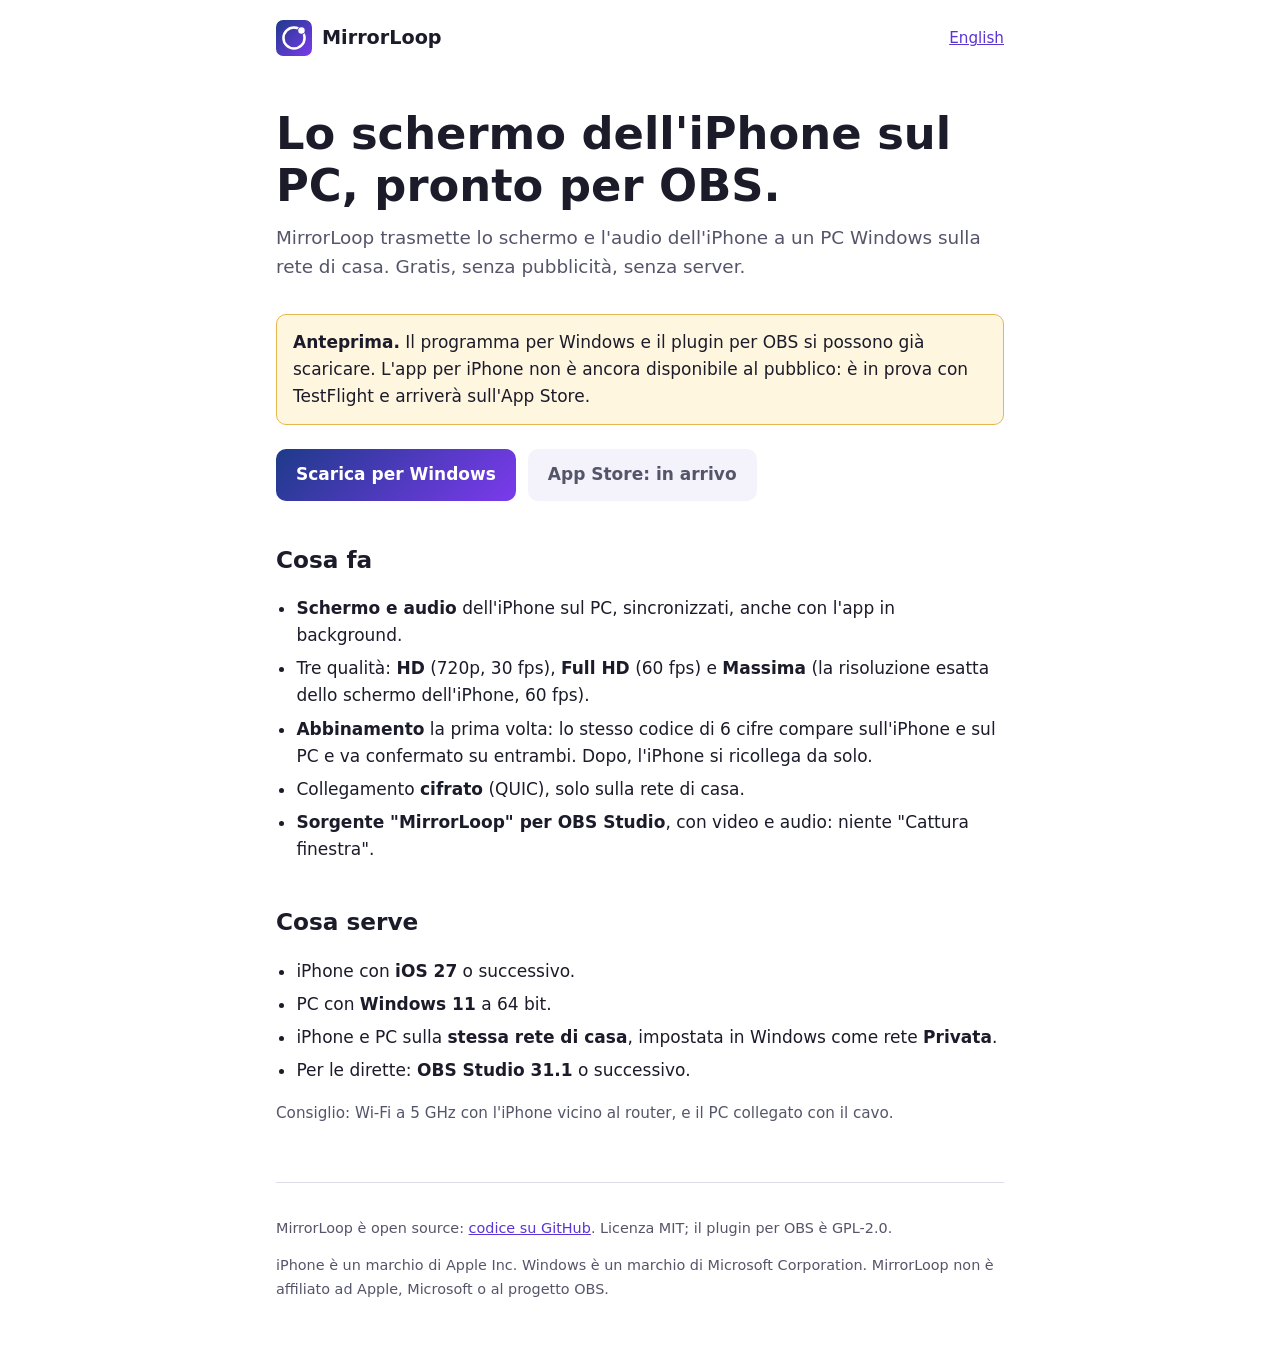
==== sito/it/index.html @ 42ad1b85 "Sito: prima pagina in inglese e italiano, pubblicata su GitHub Pages" ====
<!doctype html>
<html lang="it">
<head>
  <meta charset="utf-8">
  <meta name="viewport" content="width=device-width, initial-scale=1">
  <title>MirrorLoop</title>
  <meta name="description" content="App gratuita e senza pubblicità che trasmette schermo e audio dell'iPhone a un PC Windows sulla rete di casa, con una sorgente per OBS Studio.">
  <link rel="icon" href="../icona.svg" type="image/svg+xml">
  <link rel="alternate" hreflang="en" href="https://andreitelea.github.io/mirrorloop/">
  <link rel="alternate" hreflang="it" href="https://andreitelea.github.io/mirrorloop/it/">
  <link rel="stylesheet" href="../stile.css">
</head>
<body>
  <div class="pagina">
    <header class="testata">
      <a class="marchio" href="./"><img src="../icona.svg" alt="">MirrorLoop</a>
      <nav class="lingue"><a href="../" hreflang="en" lang="en">English</a></nav>
    </header>

    <main>
      <section class="apertura">
        <h1>Lo schermo dell'iPhone sul PC, pronto per OBS.</h1>
        <p class="sottotitolo">MirrorLoop trasmette lo schermo e l'audio dell'iPhone a un PC Windows sulla rete di casa. Gratis, senza pubblicità, senza server.</p>
      </section>

      <p class="avviso"><strong>Anteprima.</strong> Il programma per Windows e il plugin per OBS si possono già scaricare. L'app per iPhone non è ancora disponibile al pubblico: è in prova con TestFlight e arriverà sull'App Store.</p>

      <div class="pulsanti">
        <a class="pulsante" href="https://github.com/andreitelea/mirrorloop/releases">Scarica per Windows</a>
        <span class="pulsante spento">App Store: in arrivo</span>
      </div>

      <h2>Cosa fa</h2>
      <ul>
        <li><strong>Schermo e audio</strong> dell'iPhone sul PC, sincronizzati, anche con l'app in background.</li>
        <li>Tre qualità: <strong>HD</strong> (720p, 30 fps), <strong>Full HD</strong> (60 fps) e <strong>Massima</strong> (la risoluzione esatta dello schermo dell'iPhone, 60 fps).</li>
        <li><strong>Abbinamento</strong> la prima volta: lo stesso codice di 6 cifre compare sull'iPhone e sul PC e va confermato su entrambi. Dopo, l'iPhone si ricollega da solo.</li>
        <li>Collegamento <strong>cifrato</strong> (QUIC), solo sulla rete di casa.</li>
        <li><strong>Sorgente "MirrorLoop" per OBS Studio</strong>, con video e audio: niente "Cattura finestra".</li>
      </ul>

      <h2>Cosa serve</h2>
      <ul>
        <li>iPhone con <strong>iOS 27</strong> o successivo.</li>
        <li>PC con <strong>Windows 11</strong> a 64 bit.</li>
        <li>iPhone e PC sulla <strong>stessa rete di casa</strong>, impostata in Windows come rete <strong>Privata</strong>.</li>
        <li>Per le dirette: <strong>OBS Studio 31.1</strong> o successivo.</li>
      </ul>
      <p class="nota">Consiglio: Wi-Fi a 5 GHz con l'iPhone vicino al router, e il PC collegato con il cavo.</p>
    </main>

    <footer class="piede">
      <p>MirrorLoop è open source: <a href="https://github.com/andreitelea/mirrorloop">codice su GitHub</a>. Licenza MIT; il plugin per OBS è GPL-2.0.</p>
      <p>iPhone è un marchio di Apple Inc. Windows è un marchio di Microsoft Corporation. MirrorLoop non è affiliato ad Apple, Microsoft o al progetto OBS.</p>
    </footer>
  </div>
</body>
</html>
---- sito/stile.css ----
/* Colori presi dall'icona (blu #1E3A8A → viola #7C3AED); tema chiaro e scuro secondo il sistema. */
:root {
  --fondo: #ffffff;
  --fondo-riquadro: #f4f3fb;
  --testo: #1b1b2a;
  --testo-tenue: #55556a;
  --bordo: #dddbe8;
  --accento: #5b34d6;
  --accento-testo: #ffffff;
  --avviso: #fff6e0;
  --avviso-bordo: #e8b64c;
  --sfumatura: linear-gradient(135deg, #1e3a8a, #7c3aed);
  color-scheme: light dark;
}

@media (prefers-color-scheme: dark) {
  :root {
    --fondo: #12121c;
    --fondo-riquadro: #1d1c2b;
    --testo: #ececf4;
    --testo-tenue: #a6a5bb;
    --bordo: #33324a;
    --accento: #a58bff;
    --accento-testo: #12121c;
    --avviso: #2d2615;
    --avviso-bordo: #8a6a22;
  }
}

* { box-sizing: border-box; }

body {
  margin: 0;
  background: var(--fondo);
  color: var(--testo);
  font: 17px/1.6 system-ui, -apple-system, "Segoe UI", Roboto, sans-serif;
}

.pagina {
  max-width: 760px;
  margin: 0 auto;
  padding: 0 16px;
}

a { color: var(--accento); }

header.testata {
  display: flex;
  align-items: center;
  justify-content: space-between;
  gap: 12px;
  padding: 20px 0;
}

.marchio {
  display: flex;
  align-items: center;
  gap: 10px;
  color: var(--testo);
  font-weight: 700;
  font-size: 1.2rem;
  text-decoration: none;
}

.marchio img { width: 36px; height: 36px; }

nav.lingue a { font-size: 0.95rem; }

.apertura { padding: 32px 0 8px; }

.apertura h1 {
  margin: 0 0 12px;
  font-size: clamp(1.9rem, 6vw, 2.8rem);
  line-height: 1.15;
}

.apertura p.sottotitolo {
  margin: 0;
  color: var(--testo-tenue);
  font-size: 1.15rem;
}

.avviso {
  margin: 24px 0;
  padding: 14px 16px;
  border: 1px solid var(--avviso-bordo);
  border-radius: 10px;
  background: var(--avviso);
}

.pulsanti {
  display: flex;
  flex-wrap: wrap;
  gap: 12px;
  margin: 20px 0;
}

.pulsante {
  display: inline-block;
  padding: 12px 20px;
  border-radius: 10px;
  background: var(--sfumatura);
  color: #fff;
  font-weight: 600;
  text-decoration: none;
}

.pulsante.secondario {
  background: none;
  border: 1px solid var(--bordo);
  color: var(--testo);
}

.pulsante.spento {
  background: var(--fondo-riquadro);
  color: var(--testo-tenue);
  cursor: default;
}

h2 { margin: 40px 0 12px; font-size: 1.45rem; }

ul { padding-left: 1.2em; }
li { margin: 6px 0; }

.nota { color: var(--testo-tenue); font-size: 0.95rem; }

footer.piede {
  margin: 56px 0 0;
  padding: 20px 0 32px;
  border-top: 1px solid var(--bordo);
  color: var(--testo-tenue);
  font-size: 0.9rem;
}
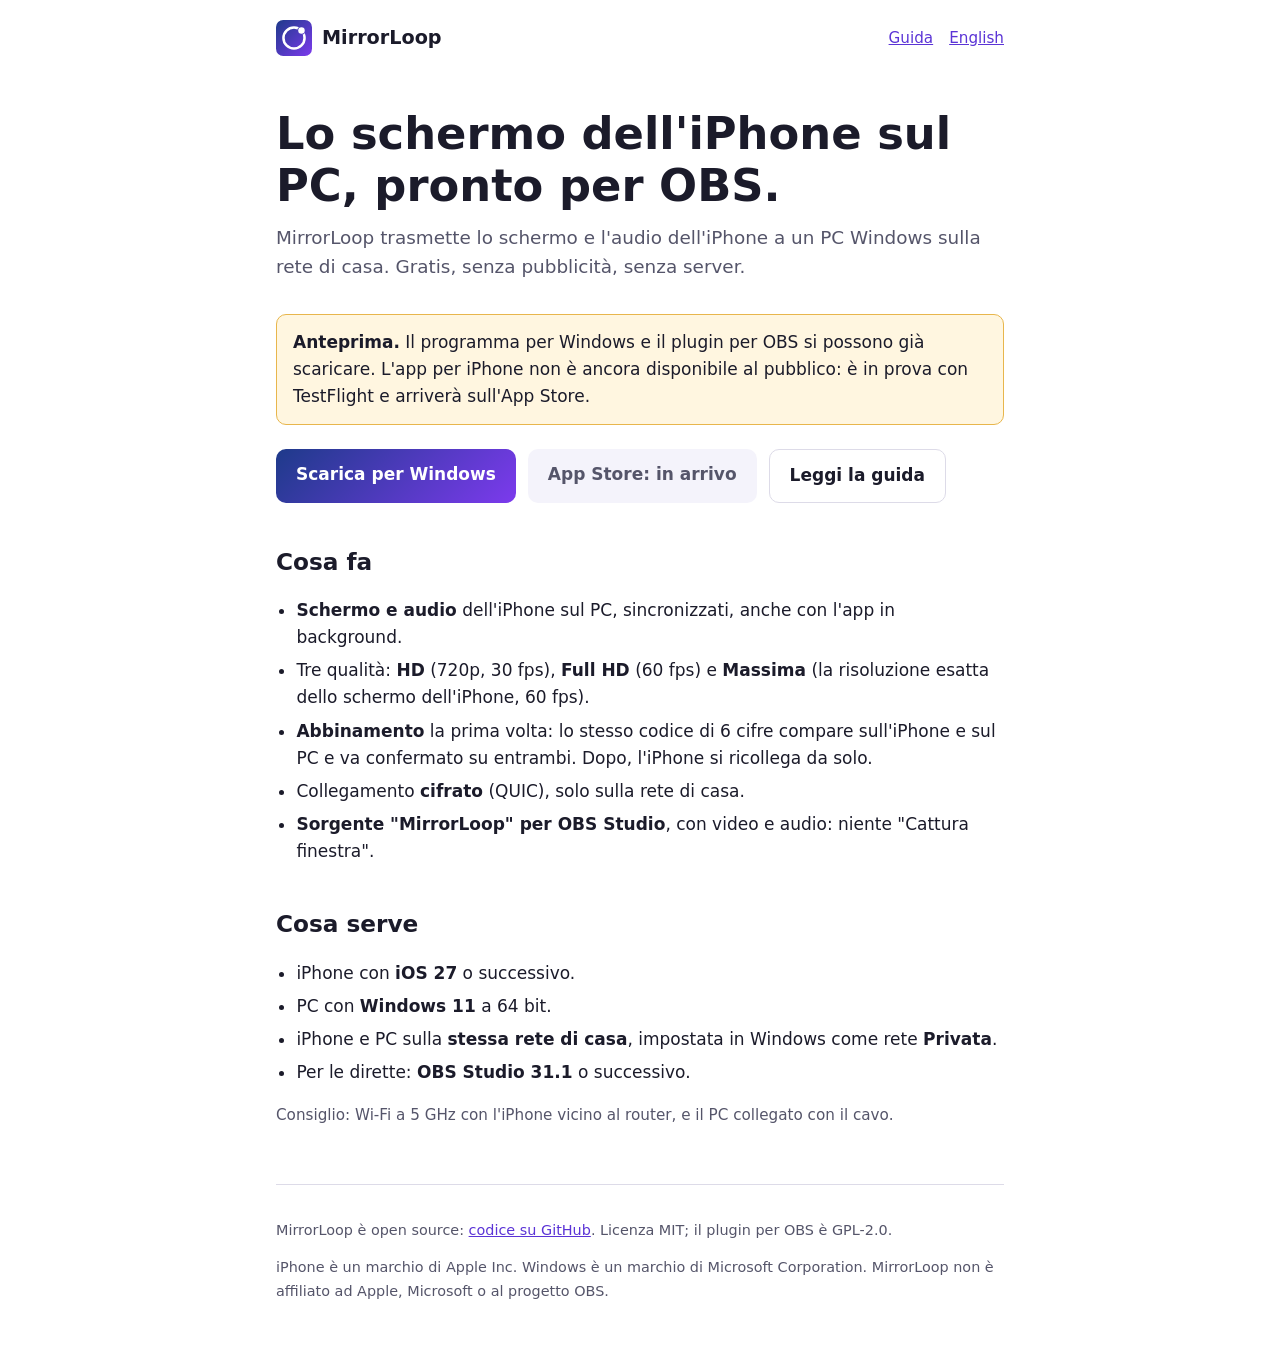
==== commit df6eb28d: "Sito: guida passo passo in inglese e italiano" ====
--- a/sito/it/index.html
+++ b/sito/it/index.html
@@ -14,7 +14,10 @@
   <div class="pagina">
     <header class="testata">
       <a class="marchio" href="./"><img src="../icona.svg" alt="">MirrorLoop</a>
-      <nav class="lingue"><a href="../" hreflang="en" lang="en">English</a></nav>
+      <nav class="menu">
+        <a href="guida.html">Guida</a>
+        <a href="../" hreflang="en" lang="en">English</a>
+      </nav>
     </header>
 
     <main>
@@ -28,6 +31,7 @@
       <div class="pulsanti">
         <a class="pulsante" href="https://github.com/andreitelea/mirrorloop/releases">Scarica per Windows</a>
         <span class="pulsante spento">App Store: in arrivo</span>
+        <a class="pulsante secondario" href="guida.html">Leggi la guida</a>
       </div>
 
       <h2>Cosa fa</h2>
--- a/sito/stile.css
+++ b/sito/stile.css
@@ -64,21 +64,74 @@
 
 .marchio img { width: 36px; height: 36px; }
 
-nav.lingue a { font-size: 0.95rem; }
+nav.menu { display: flex; gap: 16px; font-size: 0.95rem; }
+nav.menu a[aria-current="page"] { color: var(--testo); font-weight: 600; text-decoration: none; }
 
 .apertura { padding: 32px 0 8px; }
 
-.apertura h1 {
-  margin: 0 0 12px;
+h1 {
+  margin: 32px 0 12px;
   font-size: clamp(1.9rem, 6vw, 2.8rem);
   line-height: 1.15;
 }
 
-.apertura p.sottotitolo {
+.apertura h1 { margin-top: 0; }
+
+.sottotitolo {
   margin: 0;
   color: var(--testo-tenue);
   font-size: 1.15rem;
 }
+
+/* Indice della guida. */
+nav.indice {
+  margin: 24px 0;
+  padding: 12px 20px;
+  border-radius: 10px;
+  background: var(--fondo-riquadro);
+}
+
+nav.indice ol { margin: 0; padding-left: 1.4em; }
+nav.indice li { margin: 4px 0; }
+
+/* Le ancore non finiscono attaccate al bordo della finestra. */
+h2[id] { scroll-margin-top: 16px; }
+
+/* Tabelle strette: sul telefono scorrono dentro il loro riquadro, non la pagina. */
+table {
+  display: block;
+  max-width: 100%;
+  overflow-x: auto;
+  border-collapse: collapse;
+  margin: 12px 0;
+  font-size: 0.95rem;
+}
+
+th, td {
+  padding: 8px 12px;
+  border-bottom: 1px solid var(--bordo);
+  text-align: left;
+  vertical-align: top;
+}
+
+th { color: var(--testo-tenue); font-weight: 600; }
+
+td:first-child { white-space: nowrap; }
+
+kbd, code {
+  font-family: ui-monospace, "Cascadia Mono", Consolas, monospace;
+  font-size: 0.88em;
+}
+
+kbd {
+  padding: 1px 6px;
+  border: 1px solid var(--bordo);
+  border-bottom-width: 2px;
+  border-radius: 5px;
+  background: var(--fondo-riquadro);
+}
+
+code { overflow-wrap: anywhere; }
 
 .avviso {
   margin: 24px 0;
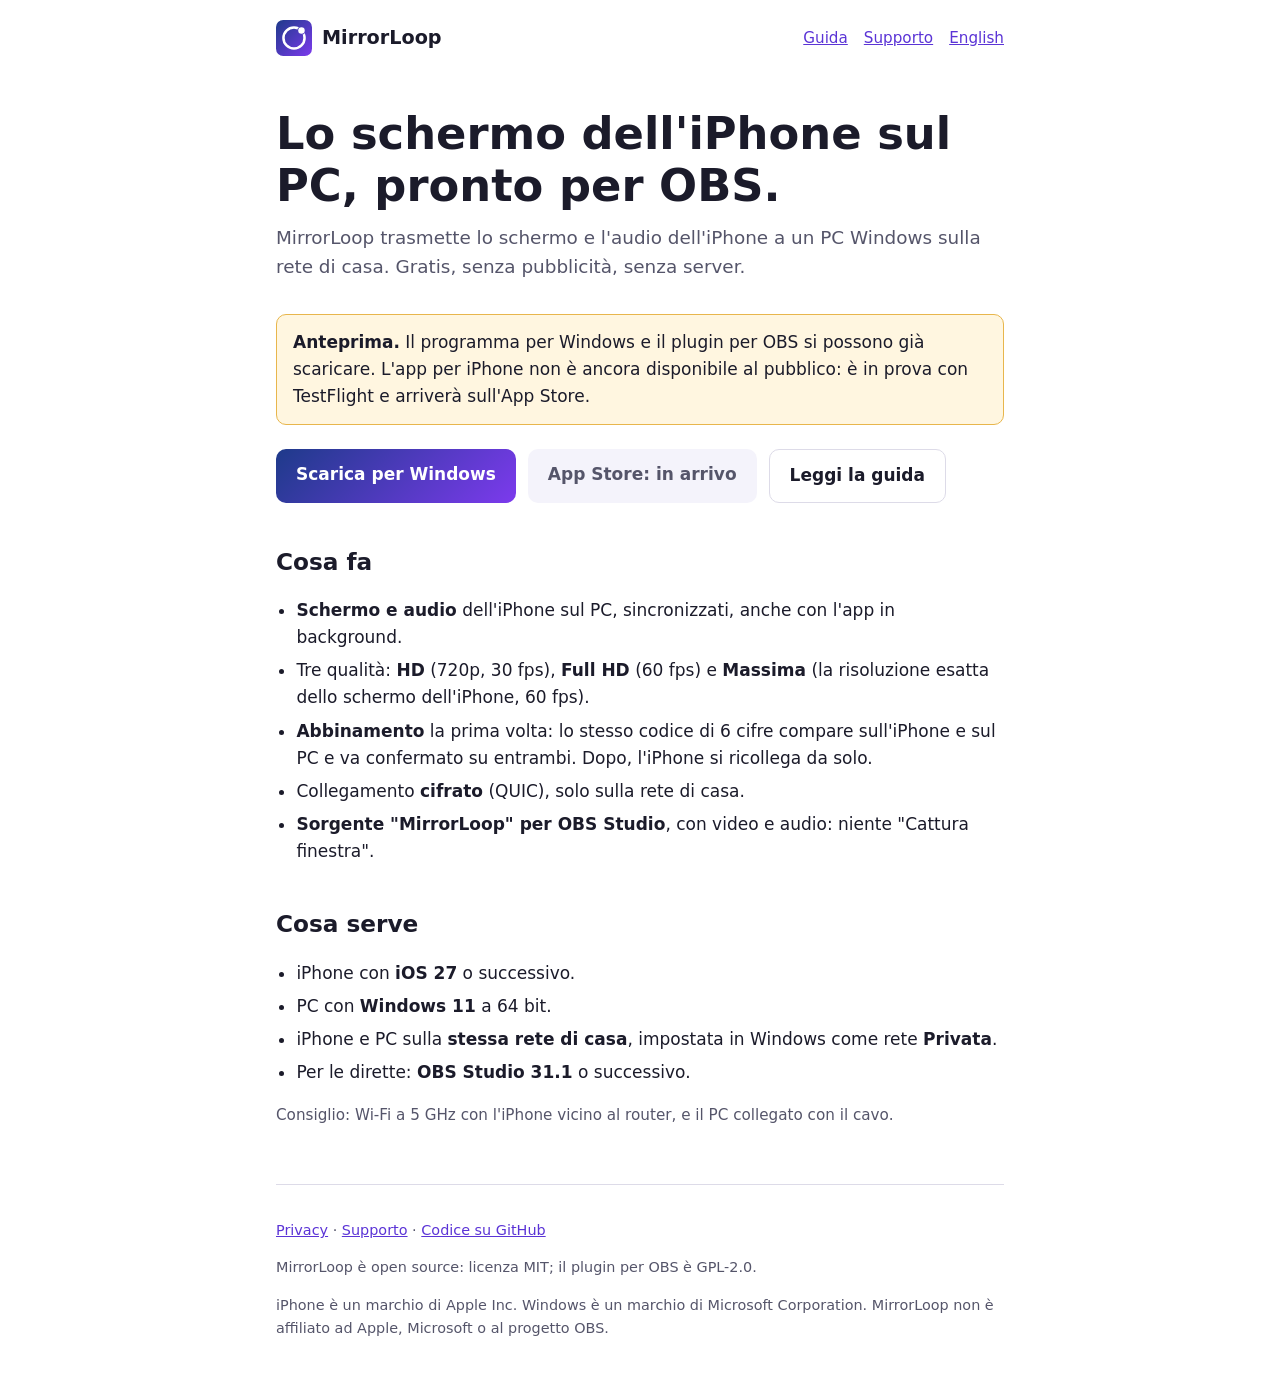
==== commit 6f43f0a1: "Sito: informativa sulla privacy, supporto e nome giusto del monitoraggio di OBS 32" ====
--- a/sito/it/index.html
+++ b/sito/it/index.html
@@ -16,6 +16,7 @@
       <a class="marchio" href="./"><img src="../icona.svg" alt="">MirrorLoop</a>
       <nav class="menu">
         <a href="guida.html">Guida</a>
+        <a href="supporto.html">Supporto</a>
         <a href="../" hreflang="en" lang="en">English</a>
       </nav>
     </header>
@@ -54,7 +55,8 @@
     </main>
 
     <footer class="piede">
-      <p>MirrorLoop è open source: <a href="https://github.com/andreitelea/mirrorloop">codice su GitHub</a>. Licenza MIT; il plugin per OBS è GPL-2.0.</p>
+      <p><a href="privacy.html">Privacy</a> · <a href="supporto.html">Supporto</a> · <a href="https://github.com/andreitelea/mirrorloop">Codice su GitHub</a></p>
+      <p>MirrorLoop è open source: licenza MIT; il plugin per OBS è GPL-2.0.</p>
       <p>iPhone è un marchio di Apple Inc. Windows è un marchio di Microsoft Corporation. MirrorLoop non è affiliato ad Apple, Microsoft o al progetto OBS.</p>
     </footer>
   </div>
--- a/sito/stile.css
+++ b/sito/stile.css
@@ -184,3 +184,6 @@
   color: var(--testo-tenue);
   font-size: 0.9rem;
 }
+
+h3 { margin: 28px 0 8px; font-size: 1.1rem; }
+h3[id] { scroll-margin-top: 16px; }
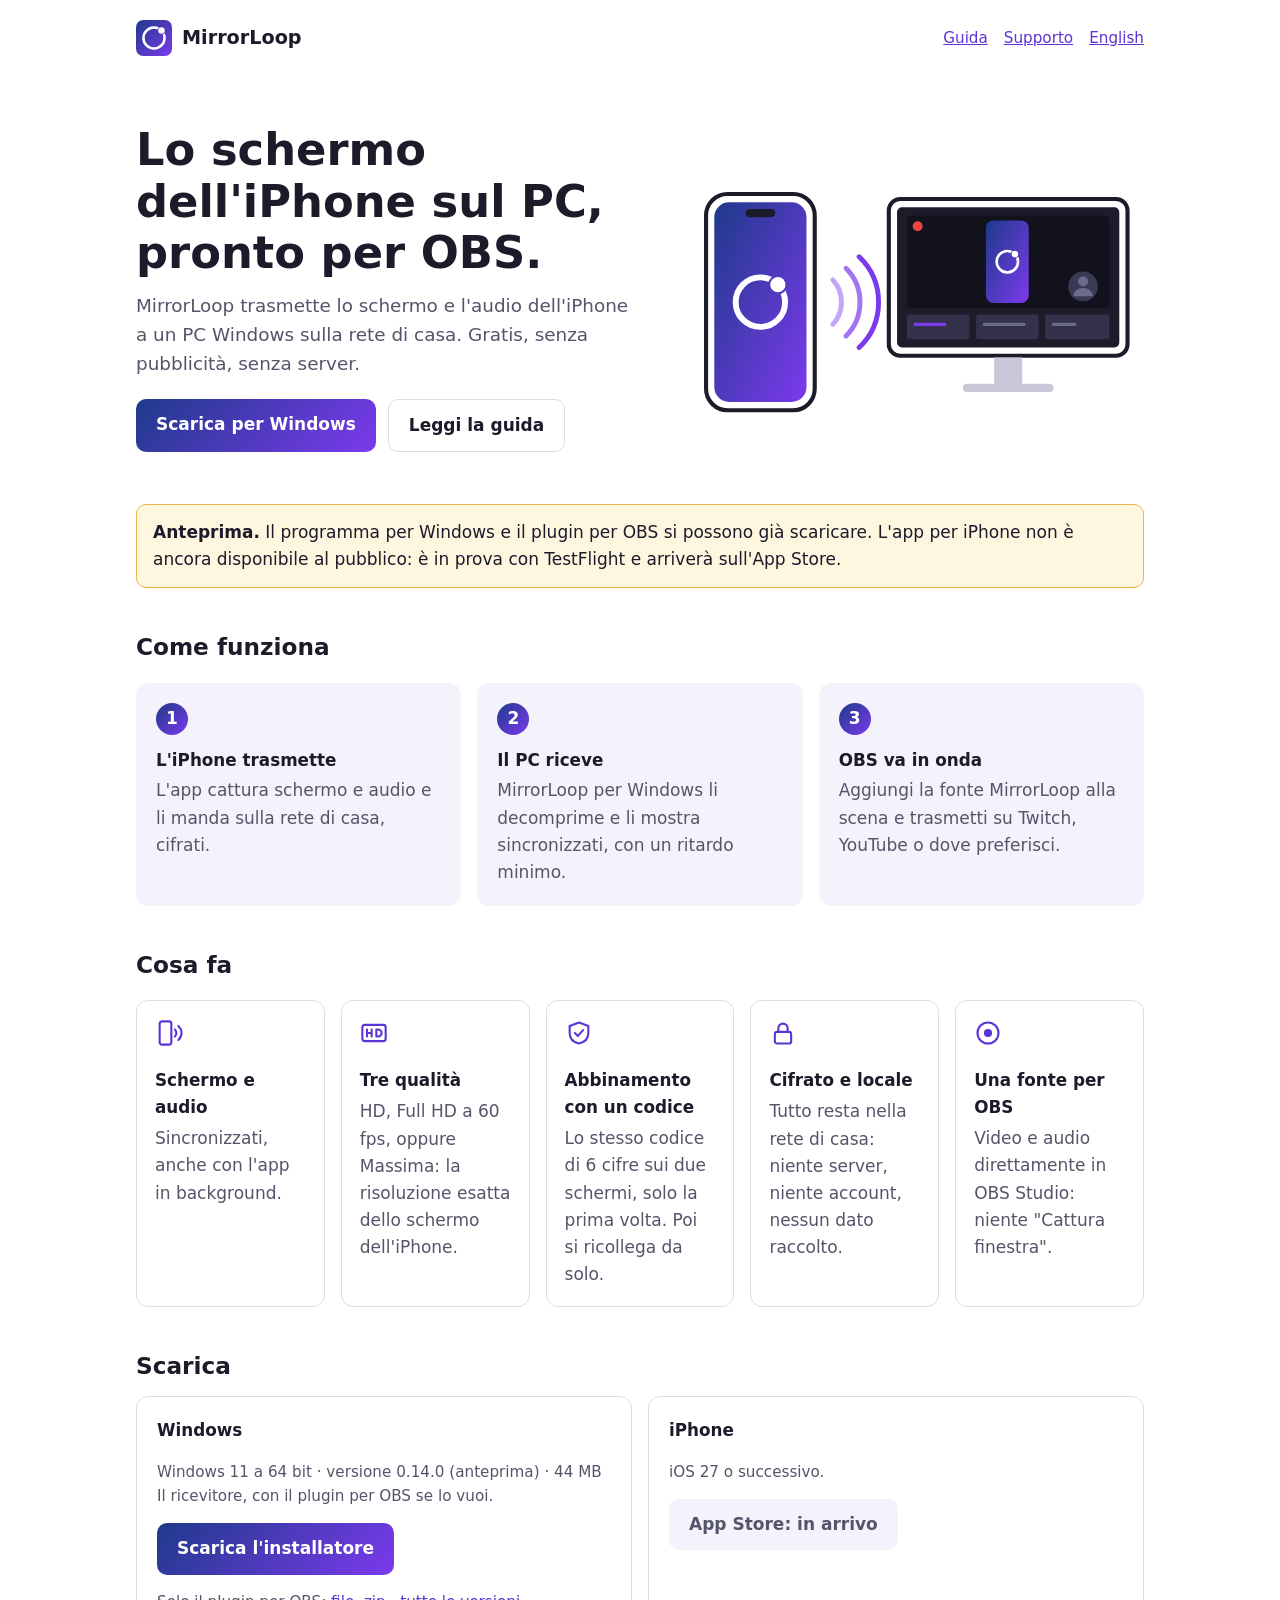
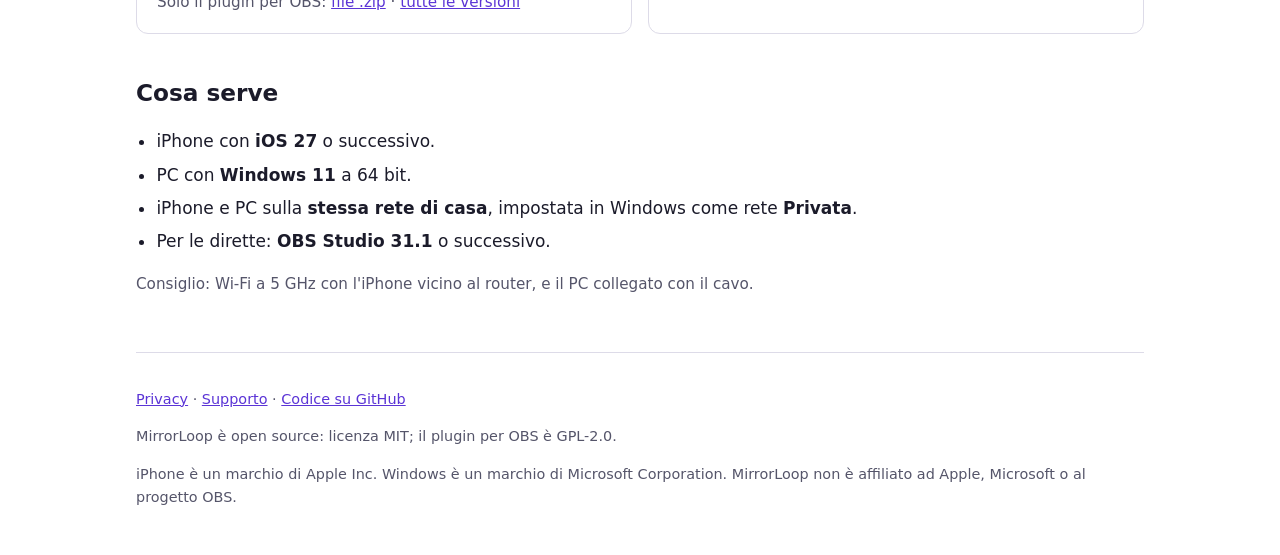
==== commit 5819016a: "Sito: nuovo aspetto, anteprima dei link, icona per la Home e pagina non trovata" ====
--- a/sito/it/index.html
+++ b/sito/it/index.html
@@ -5,13 +5,26 @@
   <meta name="viewport" content="width=device-width, initial-scale=1">
   <title>MirrorLoop</title>
   <meta name="description" content="App gratuita e senza pubblicità che trasmette schermo e audio dell'iPhone a un PC Windows sulla rete di casa, con una sorgente per OBS Studio.">
+  <link rel="canonical" href="https://andreitelea.github.io/mirrorloop/it/">
+  <link rel="apple-touch-icon" href="../apple-touch-icon.png">
+  <meta property="og:type" content="website">
+  <meta property="og:site_name" content="MirrorLoop">
+  <meta property="og:title" content="MirrorLoop">
+  <meta property="og:description" content="App gratuita e senza pubblicità che trasmette schermo e audio dell'iPhone a un PC Windows sulla rete di casa, con una sorgente per OBS Studio.">
+  <meta property="og:url" content="https://andreitelea.github.io/mirrorloop/it/">
+  <meta property="og:image" content="https://andreitelea.github.io/mirrorloop/anteprima-it.png">
+  <meta property="og:image:width" content="1200">
+  <meta property="og:image:height" content="630">
+  <meta property="og:image:alt" content="MirrorLoop: lo schermo dell&#x27;iPhone sul PC, pronto per OBS">
+  <meta property="og:locale" content="it_IT">
+  <meta name="twitter:card" content="summary_large_image">
   <link rel="icon" href="../icona.svg" type="image/svg+xml">
   <link rel="alternate" hreflang="en" href="https://andreitelea.github.io/mirrorloop/">
   <link rel="alternate" hreflang="it" href="https://andreitelea.github.io/mirrorloop/it/">
   <link rel="stylesheet" href="../stile.css">
 </head>
 <body>
-  <div class="pagina">
+  <div class="pagina larga">
     <header class="testata">
       <a class="marchio" href="./"><img src="../icona.svg" alt="">MirrorLoop</a>
       <nav class="menu">
@@ -23,26 +36,82 @@
 
     <main>
       <section class="apertura">
-        <h1>Lo schermo dell'iPhone sul PC, pronto per OBS.</h1>
-        <p class="sottotitolo">MirrorLoop trasmette lo schermo e l'audio dell'iPhone a un PC Windows sulla rete di casa. Gratis, senza pubblicità, senza server.</p>
+        <div>
+          <h1>Lo schermo dell'iPhone sul PC, pronto per OBS.</h1>
+          <p class="sottotitolo">MirrorLoop trasmette lo schermo e l'audio dell'iPhone a un PC Windows sulla rete di casa. Gratis, senza pubblicità, senza server.</p>
+          <div class="pulsanti">
+            <a class="pulsante" href="#scarica">Scarica per Windows</a>
+            <a class="pulsante secondario" href="guida.html">Leggi la guida</a>
+          </div>
+        </div>
+        <img class="illustrazione" src="../illustrazione.svg" alt="Un iPhone che manda il suo schermo a un PC con OBS Studio">
       </section>
 
       <p class="avviso"><strong>Anteprima.</strong> Il programma per Windows e il plugin per OBS si possono già scaricare. L'app per iPhone non è ancora disponibile al pubblico: è in prova con TestFlight e arriverà sull'App Store.</p>
 
-      <div class="pulsanti">
-        <a class="pulsante" href="https://github.com/andreitelea/mirrorloop/releases">Scarica per Windows</a>
-        <span class="pulsante spento">App Store: in arrivo</span>
-        <a class="pulsante secondario" href="guida.html">Leggi la guida</a>
-      </div>
+      <h2>Come funziona</h2>
+      <ol class="passi">
+        <li>
+          <h3>L'iPhone trasmette</h3>
+          <p>L'app cattura schermo e audio e li manda sulla rete di casa, cifrati.</p>
+        </li>
+        <li>
+          <h3>Il PC riceve</h3>
+          <p>MirrorLoop per Windows li decomprime e li mostra sincronizzati, con un ritardo minimo.</p>
+        </li>
+        <li>
+          <h3>OBS va in onda</h3>
+          <p>Aggiungi la fonte MirrorLoop alla scena e trasmetti su Twitch, YouTube o dove preferisci.</p>
+        </li>
+      </ol>
 
       <h2>Cosa fa</h2>
-      <ul>
-        <li><strong>Schermo e audio</strong> dell'iPhone sul PC, sincronizzati, anche con l'app in background.</li>
-        <li>Tre qualità: <strong>HD</strong> (720p, 30 fps), <strong>Full HD</strong> (60 fps) e <strong>Massima</strong> (la risoluzione esatta dello schermo dell'iPhone, 60 fps).</li>
-        <li><strong>Abbinamento</strong> la prima volta: lo stesso codice di 6 cifre compare sull'iPhone e sul PC e va confermato su entrambi. Dopo, l'iPhone si ricollega da solo.</li>
-        <li>Collegamento <strong>cifrato</strong> (QUIC), solo sulla rete di casa.</li>
-        <li><strong>Sorgente "MirrorLoop" per OBS Studio</strong>, con video e audio: niente "Cattura finestra".</li>
+      <ul class="schede">
+        <li>
+          <svg viewBox="0 0 24 24" aria-hidden="true"><rect x="4" y="2" width="10" height="20" rx="2"/><path d="M17 9a4 4 0 0 1 0 6M20 6a8 8 0 0 1 0 12"/></svg>
+          <h3>Schermo e audio</h3>
+          <p>Sincronizzati, anche con l'app in background.</p>
+        </li>
+        <li>
+          <svg viewBox="0 0 24 24" aria-hidden="true"><rect x="2" y="5" width="20" height="14" rx="2"/><path d="M6 9v6M10 9v6M6 12h4M14 9v6h1.5a3 3 0 0 0 0-6z"/></svg>
+          <h3>Tre qualità</h3>
+          <p>HD, Full HD a 60 fps, oppure Massima: la risoluzione esatta dello schermo dell'iPhone.</p>
+        </li>
+        <li>
+          <svg viewBox="0 0 24 24" aria-hidden="true"><path d="M12 3l8 3v6c0 5-3.5 8-8 9-4.5-1-8-4-8-9V6z"/><path d="M8.5 12l2.5 2.5 4.5-5"/></svg>
+          <h3>Abbinamento con un codice</h3>
+          <p>Lo stesso codice di 6 cifre sui due schermi, solo la prima volta. Poi si ricollega da solo.</p>
+        </li>
+        <li>
+          <svg viewBox="0 0 24 24" aria-hidden="true"><rect x="5" y="11" width="14" height="10" rx="2"/><path d="M8 11V8a4 4 0 0 1 8 0v3"/></svg>
+          <h3>Cifrato e locale</h3>
+          <p>Tutto resta nella rete di casa: niente server, niente account, nessun dato raccolto.</p>
+        </li>
+        <li>
+          <svg viewBox="0 0 24 24" aria-hidden="true"><circle cx="12" cy="12" r="9"/><circle cx="12" cy="12" r="3.5" class="pieno"/></svg>
+          <h3>Una fonte per OBS</h3>
+          <p>Video e audio direttamente in OBS Studio: niente "Cattura finestra".</p>
+        </li>
       </ul>
+
+      <h2 id="scarica">Scarica</h2>
+      <div class="scaricamento">
+        <div>
+          <h3>Windows</h3>
+          <p class="nota">Windows 11 a 64 bit · versione 0.14.0 (anteprima) · 44 MB<br>Il ricevitore, con il plugin per OBS se lo vuoi.</p>
+          <div class="pulsanti">
+            <a class="pulsante" href="https://github.com/andreitelea/mirrorloop/releases/download/v0.14.0/MirrorLoop-0.14.0-Windows.exe">Scarica l'installatore</a>
+          </div>
+          <p class="nota">Solo il plugin per OBS: <a href="https://github.com/andreitelea/mirrorloop/releases/download/v0.14.0/MirrorLoop-0.14.0-plugin-OBS.zip">file .zip</a> · <a href="https://github.com/andreitelea/mirrorloop/releases">tutte le versioni</a></p>
+        </div>
+        <div>
+          <h3>iPhone</h3>
+          <p class="nota">iOS 27 o successivo.</p>
+          <div class="pulsanti">
+            <span class="pulsante spento">App Store: in arrivo</span>
+          </div>
+        </div>
+      </div>
 
       <h2>Cosa serve</h2>
       <ul>
--- a/sito/stile.css
+++ b/sito/stile.css
@@ -65,9 +65,109 @@
 .marchio img { width: 36px; height: 36px; }
 
 nav.menu { display: flex; gap: 16px; font-size: 0.95rem; }
+
+/* Sul telefono i link vanno su una riga loro, sotto il nome. */
+@media (max-width: 520px) {
+  header.testata { flex-wrap: wrap; row-gap: 8px; padding-bottom: 12px; }
+  nav.menu { width: 100%; gap: 20px; padding-top: 10px; border-top: 1px solid var(--bordo); }
+}
 nav.menu a[aria-current="page"] { color: var(--testo); font-weight: 600; text-decoration: none; }
 
-.apertura { padding: 32px 0 8px; }
+/* La home è più larga: apertura su due colonne, passi e schede affiancati. */
+.pagina.larga { max-width: 1040px; }
+
+.apertura {
+  display: grid;
+  grid-template-columns: 1fr;
+  gap: 24px;
+  align-items: center;
+  padding: 32px 0 8px;
+}
+
+.illustrazione { width: 100%; max-width: 480px; height: auto; justify-self: center; }
+
+@media (min-width: 820px) {
+  .apertura { grid-template-columns: 1.1fr 1fr; gap: 40px; padding-top: 48px; }
+}
+
+/* Come funziona: tre passi numerati. */
+ol.passi {
+  list-style: none;
+  counter-reset: passo;
+  display: grid;
+  grid-template-columns: repeat(auto-fit, minmax(240px, 1fr));
+  gap: 16px;
+  padding: 0;
+}
+
+ol.passi li {
+  counter-increment: passo;
+  margin: 0;
+  padding: 20px;
+  border-radius: 12px;
+  background: var(--fondo-riquadro);
+}
+
+ol.passi li::before {
+  content: counter(passo);
+  display: inline-grid;
+  place-items: center;
+  width: 32px;
+  height: 32px;
+  border-radius: 50%;
+  background: var(--sfumatura);
+  color: #fff;
+  font-weight: 700;
+}
+
+ol.passi h3, ul.schede h3, .scaricamento h3 { margin: 12px 0 4px; font-size: 1.05rem; }
+ol.passi p, ul.schede p { margin: 0; color: var(--testo-tenue); }
+
+/* Cosa fa: schede con un'icona a tratto. */
+ul.schede {
+  list-style: none;
+  display: grid;
+  grid-template-columns: repeat(auto-fit, minmax(172px, 1fr));
+  gap: 16px;
+  padding: 0;
+}
+
+ul.schede li {
+  margin: 0;
+  padding: 18px;
+  border: 1px solid var(--bordo);
+  border-radius: 12px;
+}
+
+ul.schede svg {
+  width: 28px;
+  height: 28px;
+  fill: none;
+  stroke: var(--accento);
+  stroke-width: 1.8;
+  stroke-linecap: round;
+  stroke-linejoin: round;
+}
+
+ul.schede svg .pieno { fill: var(--accento); stroke: none; }
+
+/* Scarica: Windows e iPhone affiancati. */
+.scaricamento {
+  display: grid;
+  grid-template-columns: repeat(auto-fit, minmax(260px, 1fr));
+  gap: 16px;
+}
+
+.scaricamento > div {
+  padding: 4px 20px;
+  border: 1px solid var(--bordo);
+  border-radius: 12px;
+}
+
+.scaricamento h3 { margin-top: 16px; }
+.scaricamento .pulsanti { margin: 12px 0; }
+
+h2[id="download"], h2[id="scarica"] { scroll-margin-top: 16px; }
 
 h1 {
   margin: 32px 0 12px;
@@ -118,6 +218,11 @@
 
 td:first-child { white-space: nowrap; }
 
+@media (max-width: 520px) {
+  table { font-size: 0.88rem; }
+  th, td { padding: 8px 6px; }
+}
+
 kbd, code {
   font-family: ui-monospace, "Cascadia Mono", Consolas, monospace;
   font-size: 0.88em;
@@ -177,6 +282,47 @@
 
 .nota { color: var(--testo-tenue); font-size: 0.95rem; }
 
+/* Riquadri nel testo: consigli (colore dell'icona) e avvertenze (giallo, come l'avviso della home). */
+.riquadro {
+  margin: 16px 0;
+  padding: 12px 16px;
+  border-left: 4px solid;
+  border-radius: 8px;
+}
+
+.riquadro.consiglio { border-color: var(--accento); background: var(--fondo-riquadro); }
+.riquadro.attenzione { border-color: var(--avviso-bordo); background: var(--avviso); }
+
+/* Istruzioni numerate (guida): il numero in un cerchietto con i colori dell'icona. */
+main > ol:not(.passi) {
+  list-style: none;
+  counter-reset: istruzione;
+  padding-left: 0;
+}
+
+main > ol:not(.passi) > li {
+  counter-increment: istruzione;
+  position: relative;
+  margin: 10px 0;
+  padding-left: 38px;
+}
+
+main > ol:not(.passi) > li::before {
+  content: counter(istruzione);
+  position: absolute;
+  left: 0;
+  top: 1px;
+  display: grid;
+  place-items: center;
+  width: 26px;
+  height: 26px;
+  border-radius: 50%;
+  background: var(--sfumatura);
+  color: #fff;
+  font-size: 0.85rem;
+  font-weight: 700;
+}
+
 footer.piede {
   margin: 56px 0 0;
   padding: 20px 0 32px;
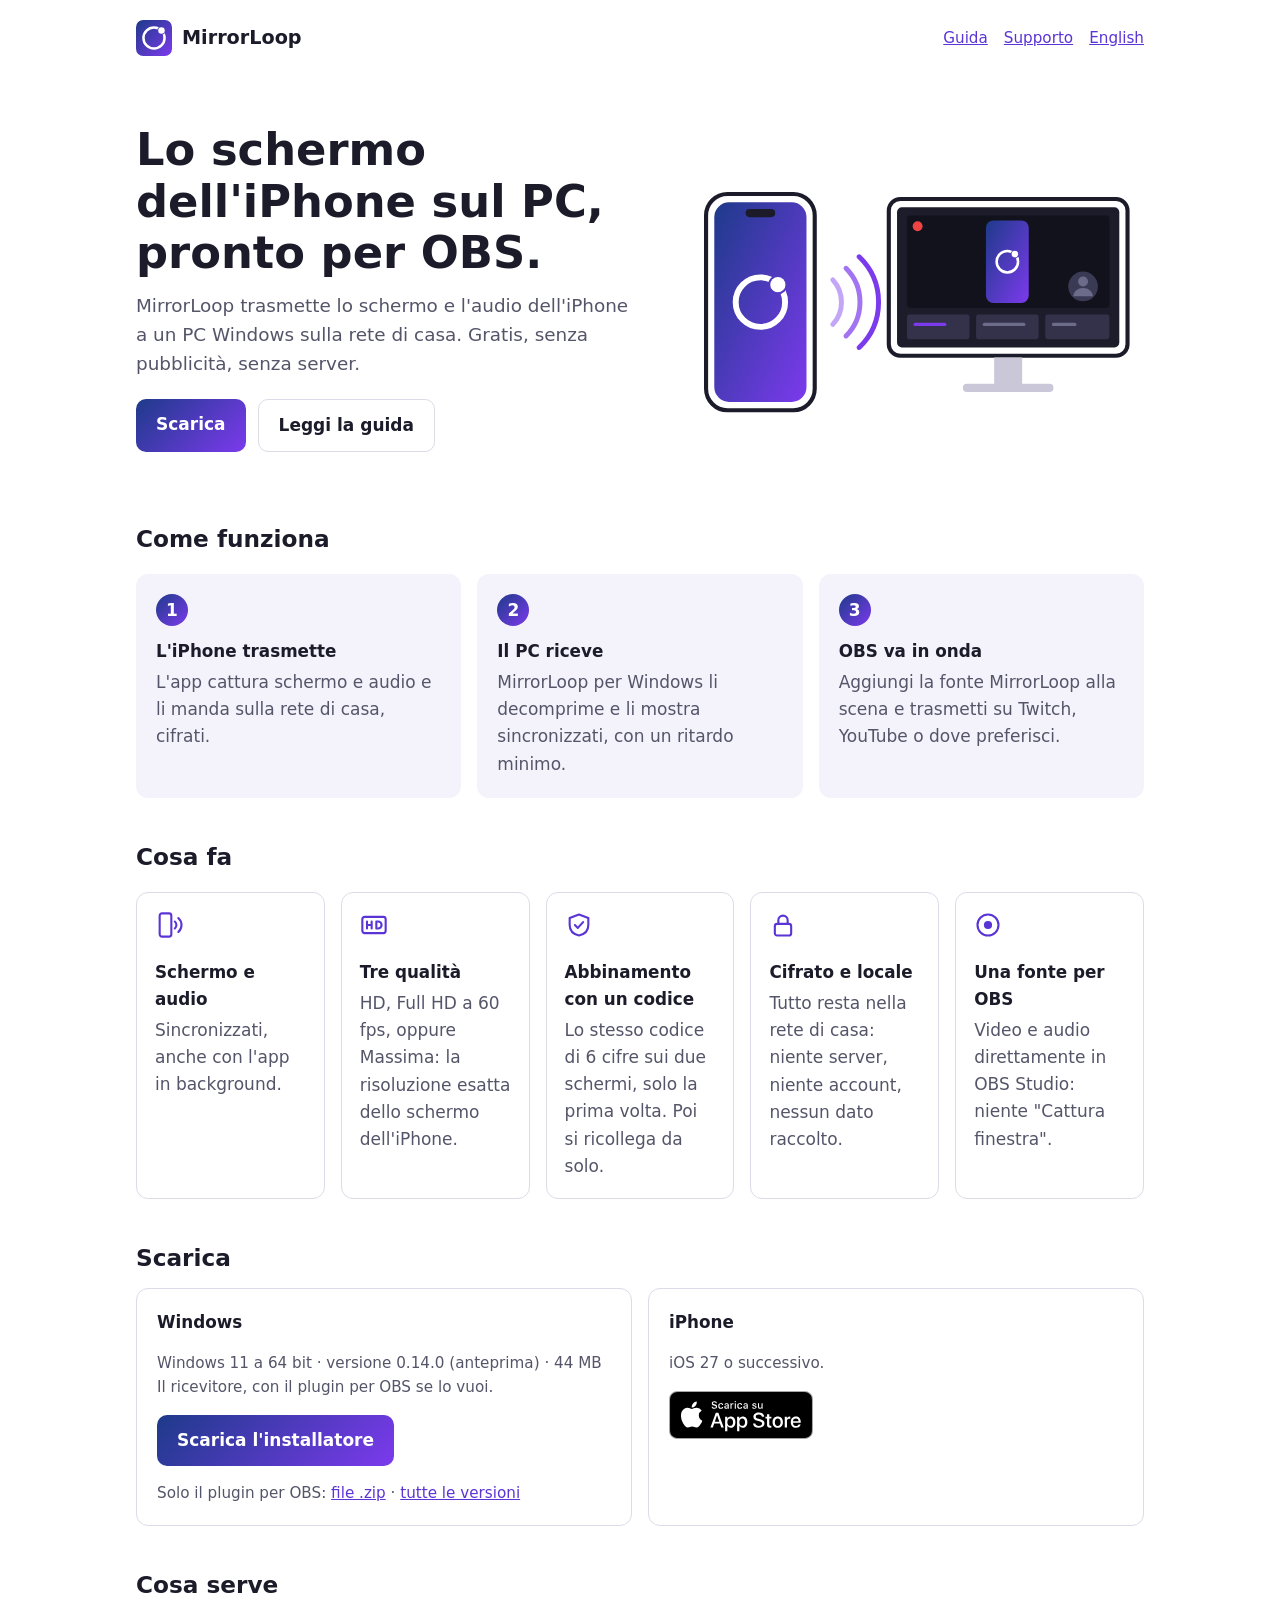
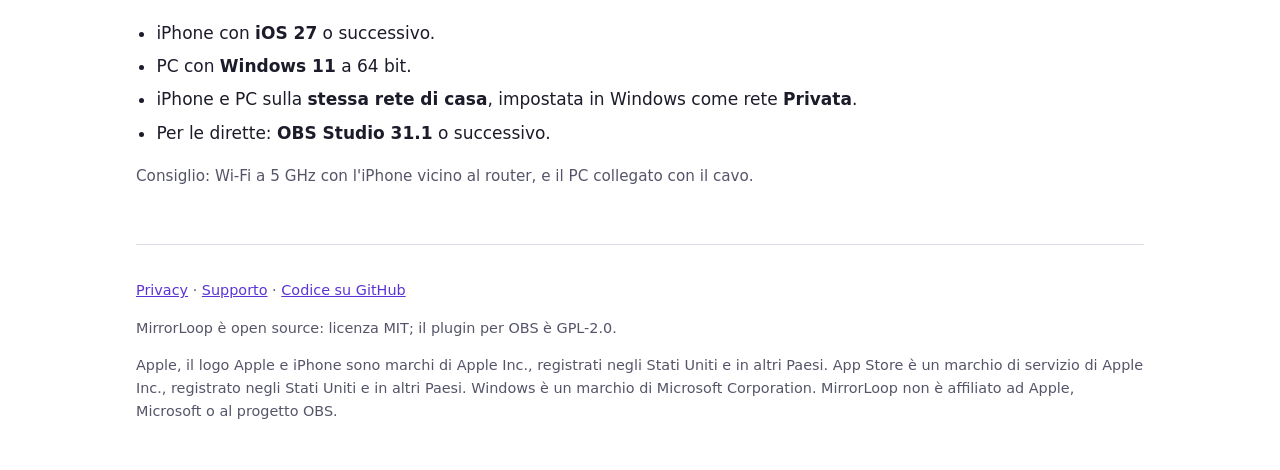
==== commit 3b9b101a: "Sito: MirrorLoop è sull'App Store (badge ufficiale, link nella guida, avviso di anteprima tolto)" ====
--- a/sito/it/index.html
+++ b/sito/it/index.html
@@ -40,14 +40,12 @@
           <h1>Lo schermo dell'iPhone sul PC, pronto per OBS.</h1>
           <p class="sottotitolo">MirrorLoop trasmette lo schermo e l'audio dell'iPhone a un PC Windows sulla rete di casa. Gratis, senza pubblicità, senza server.</p>
           <div class="pulsanti">
-            <a class="pulsante" href="#scarica">Scarica per Windows</a>
+            <a class="pulsante" href="#scarica">Scarica</a>
             <a class="pulsante secondario" href="guida.html">Leggi la guida</a>
           </div>
         </div>
         <img class="illustrazione" src="../illustrazione.svg" alt="Un iPhone che manda il suo schermo a un PC con OBS Studio">
       </section>
-
-      <p class="avviso"><strong>Anteprima.</strong> Il programma per Windows e il plugin per OBS si possono già scaricare. L'app per iPhone non è ancora disponibile al pubblico: è in prova con TestFlight e arriverà sull'App Store.</p>
 
       <h2>Come funziona</h2>
       <ol class="passi">
@@ -108,7 +106,7 @@
           <h3>iPhone</h3>
           <p class="nota">iOS 27 o successivo.</p>
           <div class="pulsanti">
-            <span class="pulsante spento">App Store: in arrivo</span>
+            <a class="badge-app-store" href="https://apps.apple.com/app/id6825028097"><img src="../app-store-it.svg" alt="Scarica su App Store" width="144" height="48"></a>
           </div>
         </div>
       </div>
@@ -126,7 +124,7 @@
     <footer class="piede">
       <p><a href="privacy.html">Privacy</a> · <a href="supporto.html">Supporto</a> · <a href="https://github.com/andreitelea/mirrorloop">Codice su GitHub</a></p>
       <p>MirrorLoop è open source: licenza MIT; il plugin per OBS è GPL-2.0.</p>
-      <p>iPhone è un marchio di Apple Inc. Windows è un marchio di Microsoft Corporation. MirrorLoop non è affiliato ad Apple, Microsoft o al progetto OBS.</p>
+      <p>Apple, il logo Apple e iPhone sono marchi di Apple Inc., registrati negli Stati Uniti e in altri Paesi. App Store è un marchio di servizio di Apple Inc., registrato negli Stati Uniti e in altri Paesi. Windows è un marchio di Microsoft Corporation. MirrorLoop non è affiliato ad Apple, Microsoft o al progetto OBS.</p>
     </footer>
   </div>
 </body>
--- a/sito/stile.css
+++ b/sito/stile.css
@@ -269,11 +269,12 @@
   color: var(--testo);
 }
 
-.pulsante.spento {
-  background: var(--fondo-riquadro);
-  color: var(--testo-tenue);
-  cursor: default;
-}
+/* Badge ufficiale di Apple: va usato com'è, alto almeno 40 px, con uno spazio libero
+   di un quarto della sua altezza intorno (Apple, "Marketing Resources and Identity Guidelines"):
+   con 48 px sono 12 px, garantiti dai margini di .pulsanti. */
+.badge-app-store { display: inline-block; line-height: 0; }
+
+.badge-app-store img { height: 48px; width: auto; }
 
 h2 { margin: 40px 0 12px; font-size: 1.45rem; }
 
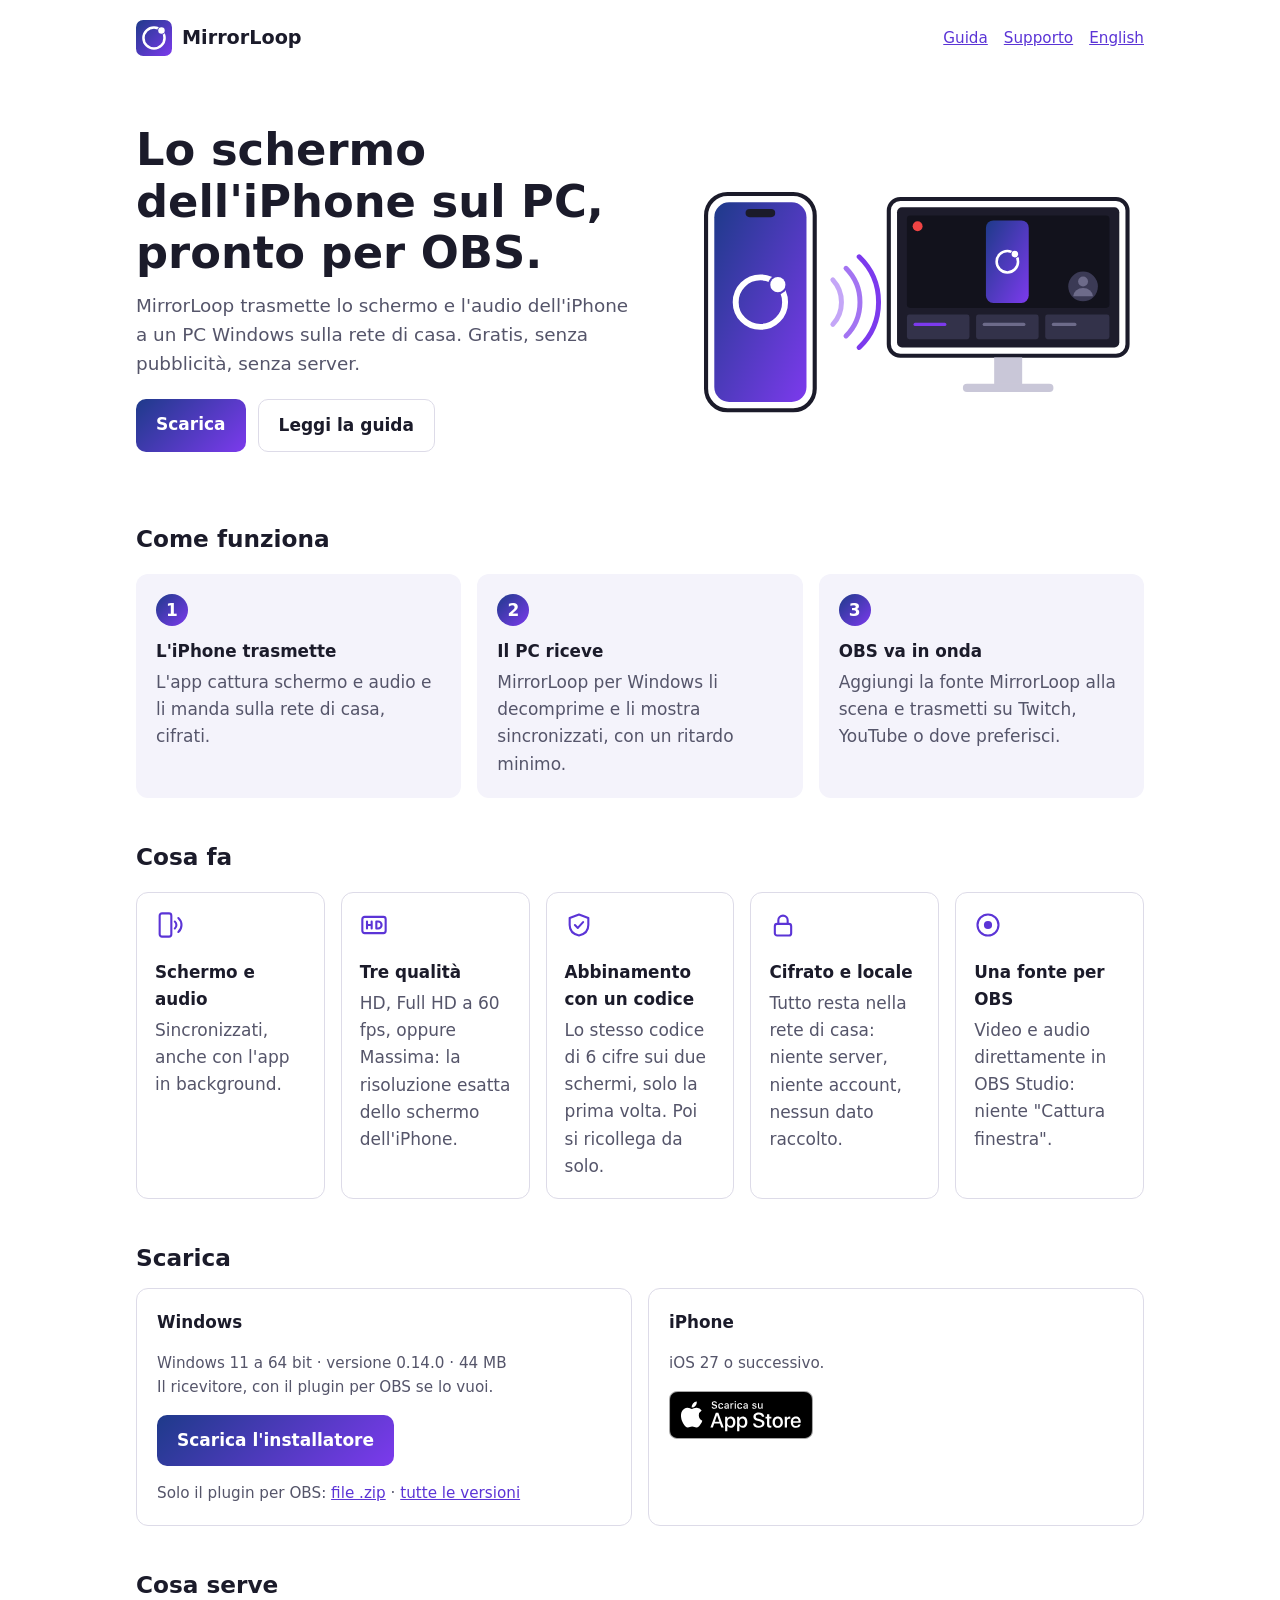
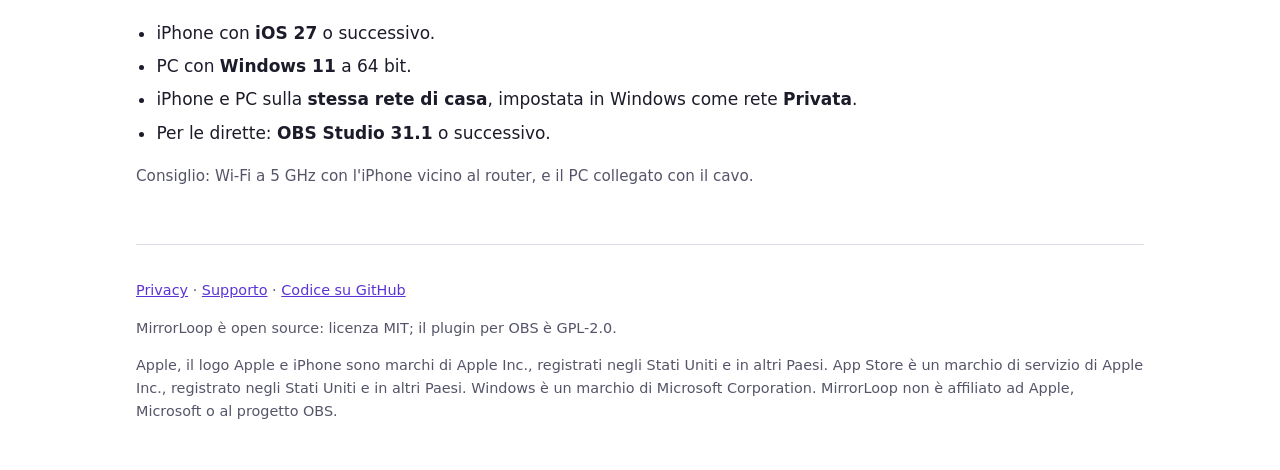
==== commit 8e73dd87: "Sito e README: Windows 0.14.0 non è più un'anteprima" ====
--- a/sito/it/index.html
+++ b/sito/it/index.html
@@ -96,7 +96,7 @@
       <div class="scaricamento">
         <div>
           <h3>Windows</h3>
-          <p class="nota">Windows 11 a 64 bit · versione 0.14.0 (anteprima) · 44 MB<br>Il ricevitore, con il plugin per OBS se lo vuoi.</p>
+          <p class="nota">Windows 11 a 64 bit · versione 0.14.0 · 44 MB<br>Il ricevitore, con il plugin per OBS se lo vuoi.</p>
           <div class="pulsanti">
             <a class="pulsante" href="https://github.com/andreitelea/mirrorloop/releases/download/v0.14.0/MirrorLoop-0.14.0-Windows.exe">Scarica l'installatore</a>
           </div>
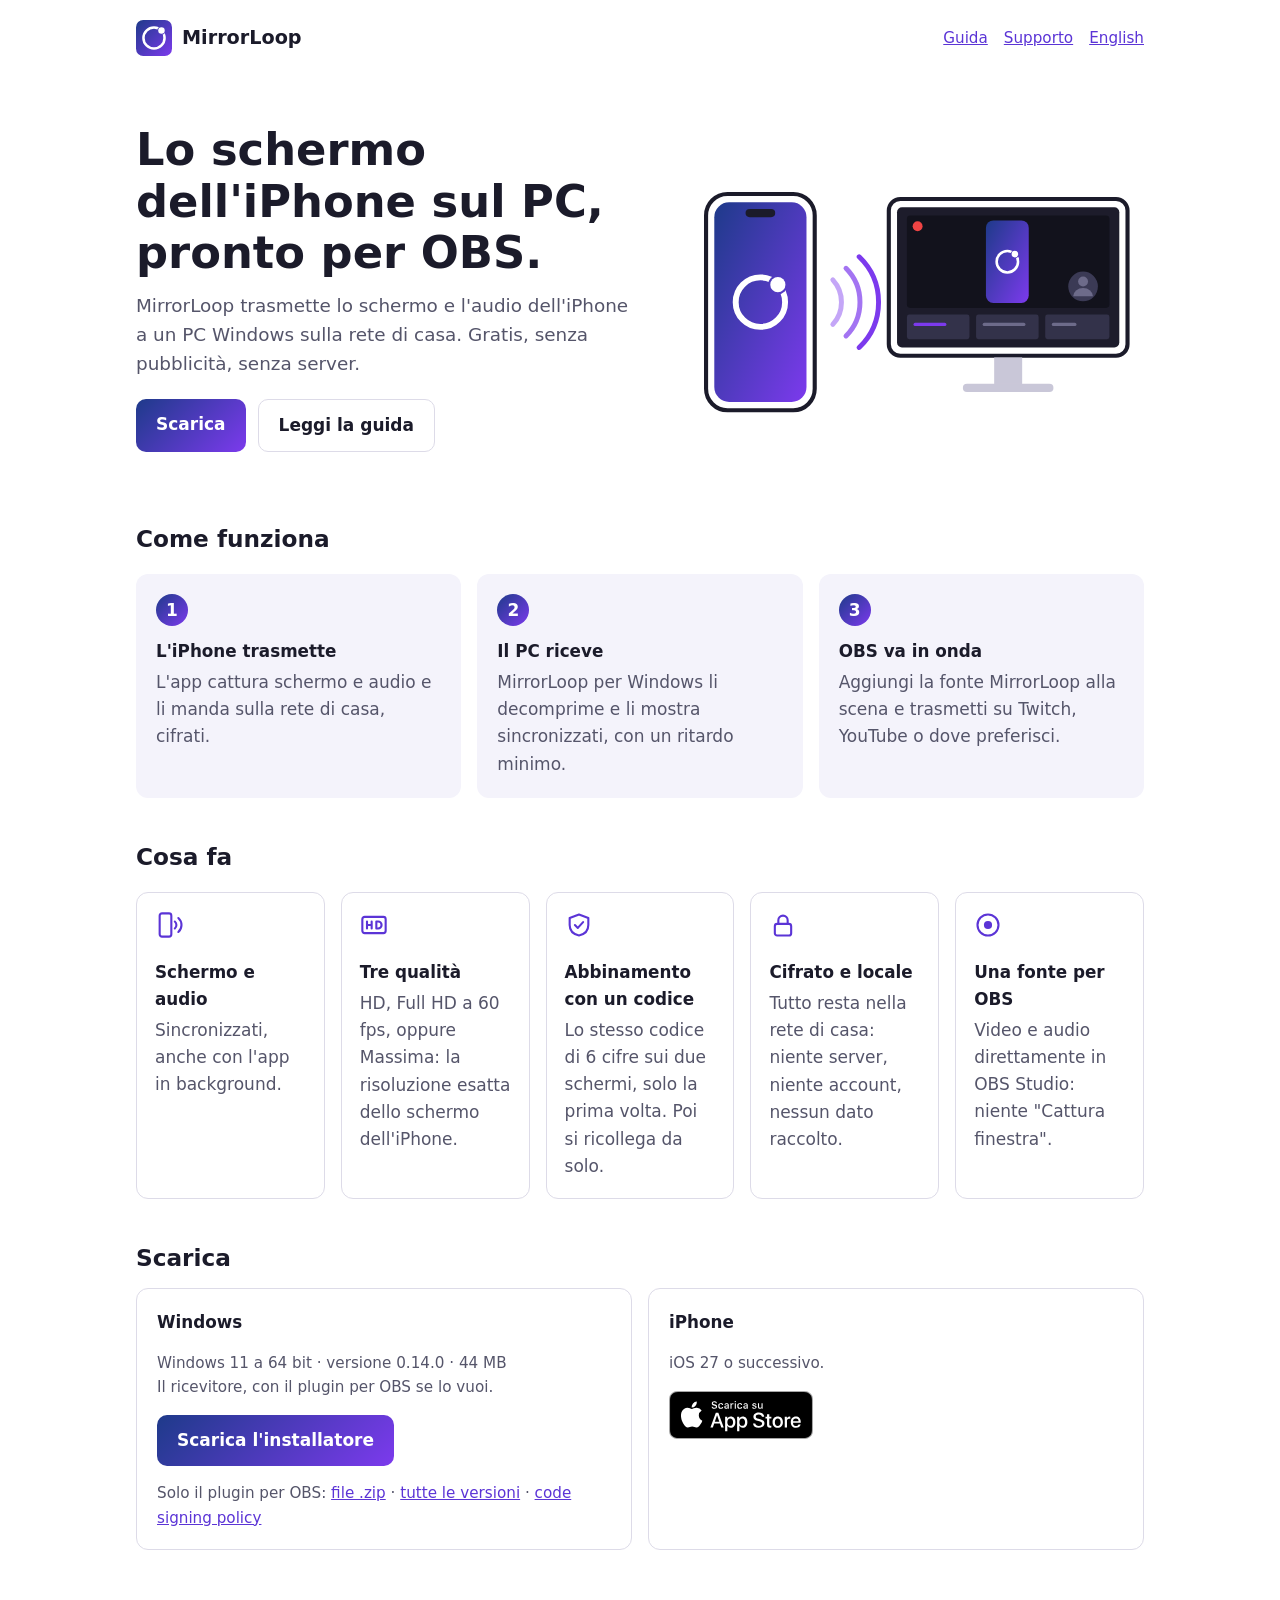
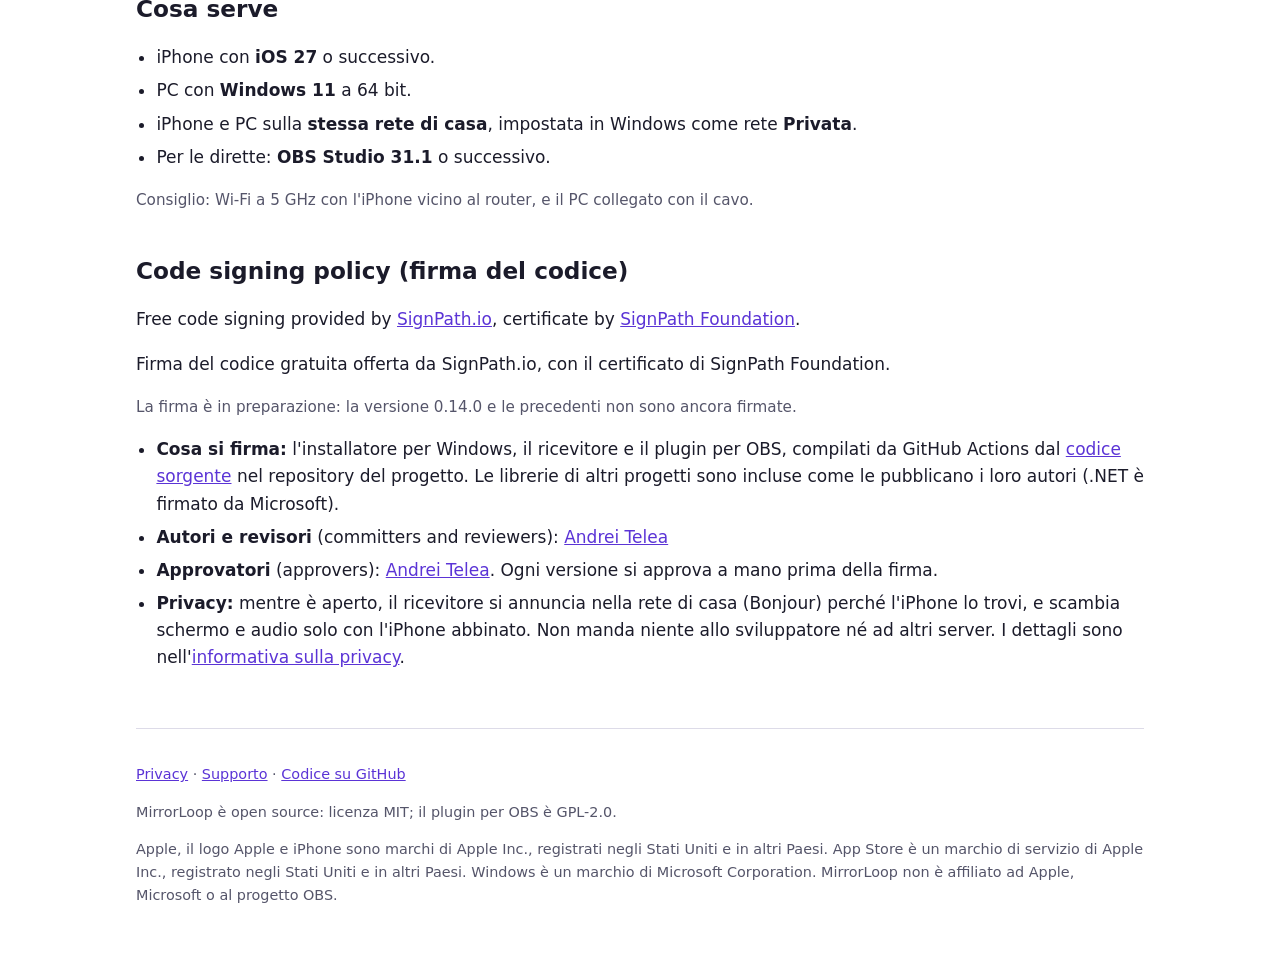
==== commit b38f7dc3: "Sito: sezione Code signing policy nella home, in inglese e italiano" ====
--- a/sito/it/index.html
+++ b/sito/it/index.html
@@ -100,7 +100,7 @@
           <div class="pulsanti">
             <a class="pulsante" href="https://github.com/andreitelea/mirrorloop/releases/download/v0.14.0/MirrorLoop-0.14.0-Windows.exe">Scarica l'installatore</a>
           </div>
-          <p class="nota">Solo il plugin per OBS: <a href="https://github.com/andreitelea/mirrorloop/releases/download/v0.14.0/MirrorLoop-0.14.0-plugin-OBS.zip">file .zip</a> · <a href="https://github.com/andreitelea/mirrorloop/releases">tutte le versioni</a></p>
+          <p class="nota">Solo il plugin per OBS: <a href="https://github.com/andreitelea/mirrorloop/releases/download/v0.14.0/MirrorLoop-0.14.0-plugin-OBS.zip">file .zip</a> · <a href="https://github.com/andreitelea/mirrorloop/releases">tutte le versioni</a> · <a href="#code-signing-policy">code signing policy</a></p>
         </div>
         <div>
           <h3>iPhone</h3>
@@ -119,6 +119,17 @@
         <li>Per le dirette: <strong>OBS Studio 31.1</strong> o successivo.</li>
       </ul>
       <p class="nota">Consiglio: Wi-Fi a 5 GHz con l'iPhone vicino al router, e il PC collegato con il cavo.</p>
+
+      <h2 id="code-signing-policy">Code signing policy <span lang="it">(firma del codice)</span></h2>
+      <p lang="en">Free code signing provided by <a href="https://about.signpath.io/">SignPath.io</a>, certificate by <a href="https://signpath.org/">SignPath Foundation</a>.</p>
+      <p>Firma del codice gratuita offerta da SignPath.io, con il certificato di SignPath Foundation.</p>
+      <p class="nota">La firma è in preparazione: la versione 0.14.0 e le precedenti non sono ancora firmate.</p>
+      <ul>
+        <li><strong>Cosa si firma:</strong> l'installatore per Windows, il ricevitore e il plugin per OBS, compilati da GitHub Actions dal <a href="https://github.com/andreitelea/mirrorloop">codice sorgente</a> nel repository del progetto. Le librerie di altri progetti sono incluse come le pubblicano i loro autori (.NET è firmato da Microsoft).</li>
+        <li><strong>Autori e revisori</strong> (committers and reviewers): <a href="https://github.com/andreitelea">Andrei Telea</a></li>
+        <li><strong>Approvatori</strong> (approvers): <a href="https://github.com/andreitelea">Andrei Telea</a>. Ogni versione si approva a mano prima della firma.</li>
+        <li><strong>Privacy:</strong> mentre è aperto, il ricevitore si annuncia nella rete di casa (Bonjour) perché l'iPhone lo trovi, e scambia schermo e audio solo con l'iPhone abbinato. Non manda niente allo sviluppatore né ad altri server. I dettagli sono nell'<a href="privacy.html">informativa sulla privacy</a>.</li>
+      </ul>
     </main>
 
     <footer class="piede">
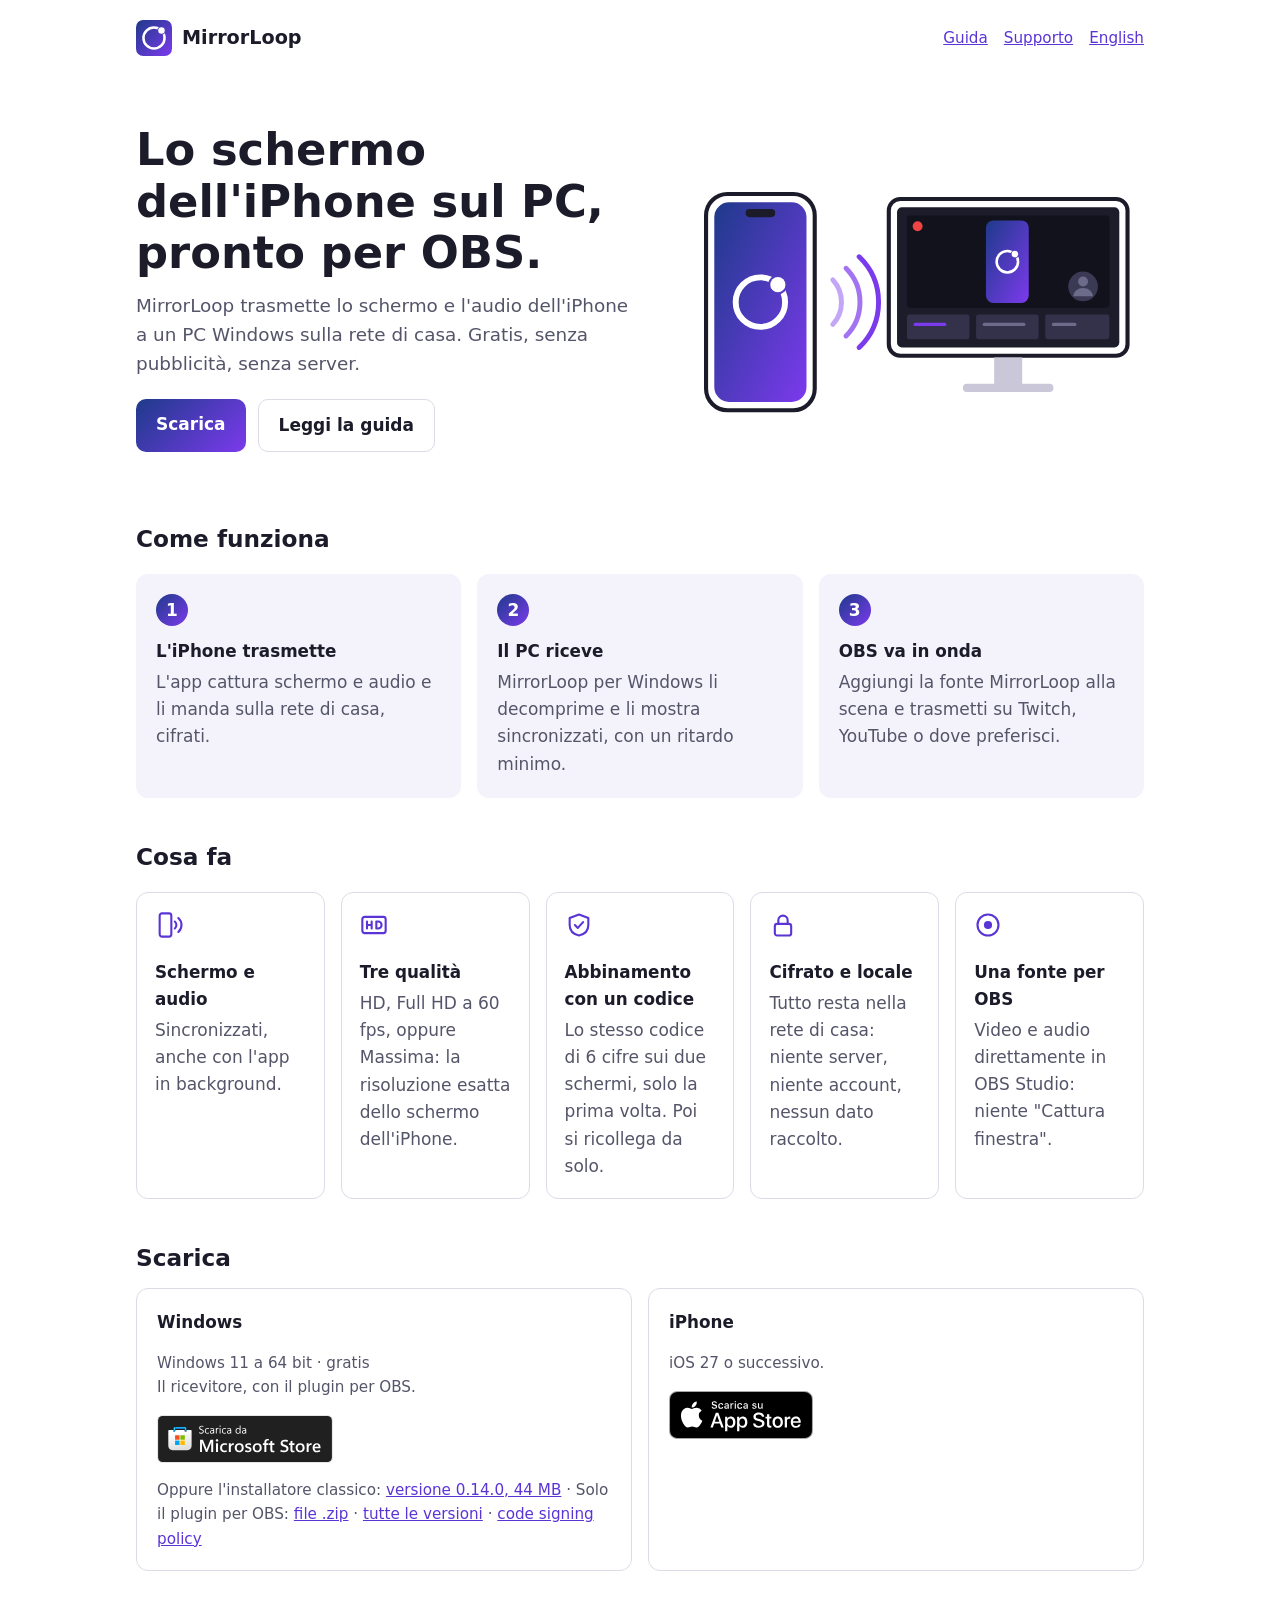
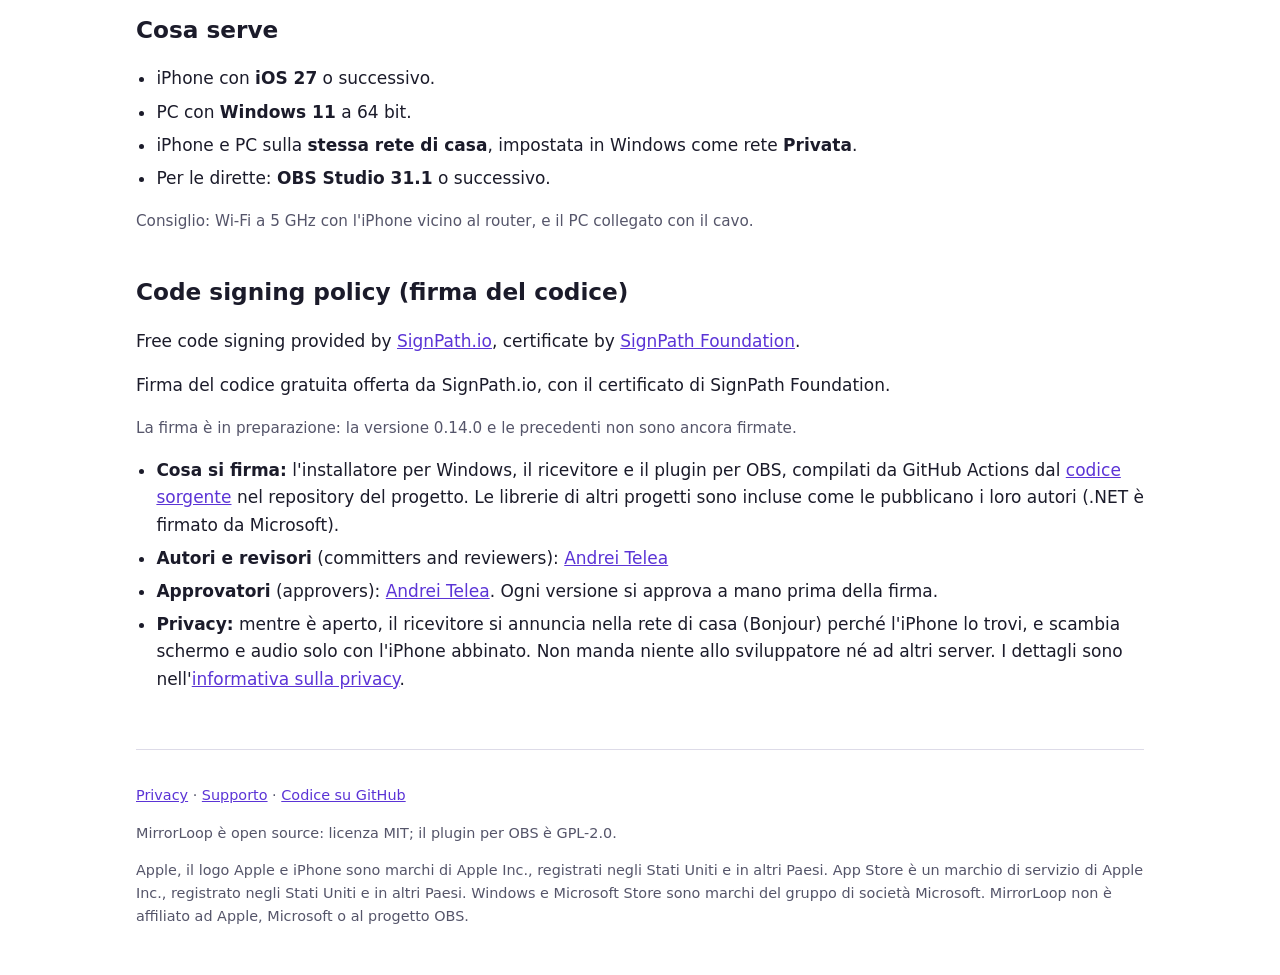
==== commit 4b52bb49: "Sito e README: MirrorLoop per Windows nel Microsoft Store (badge ufficiale, installatore classico co" ====
--- a/sito/it/index.html
+++ b/sito/it/index.html
@@ -96,11 +96,11 @@
       <div class="scaricamento">
         <div>
           <h3>Windows</h3>
-          <p class="nota">Windows 11 a 64 bit · versione 0.14.0 · 44 MB<br>Il ricevitore, con il plugin per OBS se lo vuoi.</p>
+          <p class="nota">Windows 11 a 64 bit · gratis<br>Il ricevitore, con il plugin per OBS.</p>
           <div class="pulsanti">
-            <a class="pulsante" href="https://github.com/andreitelea/mirrorloop/releases/download/v0.14.0/MirrorLoop-0.14.0-Windows.exe">Scarica l'installatore</a>
+            <a class="badge-microsoft-store" href="https://apps.microsoft.com/detail/9P56GN3X6FGX"><img src="../microsoft-store-it.svg" alt="Scarica da Microsoft Store" width="176" height="48"></a>
           </div>
-          <p class="nota">Solo il plugin per OBS: <a href="https://github.com/andreitelea/mirrorloop/releases/download/v0.14.0/MirrorLoop-0.14.0-plugin-OBS.zip">file .zip</a> · <a href="https://github.com/andreitelea/mirrorloop/releases">tutte le versioni</a> · <a href="#code-signing-policy">code signing policy</a></p>
+          <p class="nota">Oppure l'installatore classico: <a href="https://github.com/andreitelea/mirrorloop/releases/download/v0.14.0/MirrorLoop-0.14.0-Windows.exe">versione 0.14.0, 44 MB</a> · Solo il plugin per OBS: <a href="https://github.com/andreitelea/mirrorloop/releases/download/v0.14.0/MirrorLoop-0.14.0-plugin-OBS.zip">file .zip</a> · <a href="https://github.com/andreitelea/mirrorloop/releases">tutte le versioni</a> · <a href="#code-signing-policy">code signing policy</a></p>
         </div>
         <div>
           <h3>iPhone</h3>
@@ -135,7 +135,7 @@
     <footer class="piede">
       <p><a href="privacy.html">Privacy</a> · <a href="supporto.html">Supporto</a> · <a href="https://github.com/andreitelea/mirrorloop">Codice su GitHub</a></p>
       <p>MirrorLoop è open source: licenza MIT; il plugin per OBS è GPL-2.0.</p>
-      <p>Apple, il logo Apple e iPhone sono marchi di Apple Inc., registrati negli Stati Uniti e in altri Paesi. App Store è un marchio di servizio di Apple Inc., registrato negli Stati Uniti e in altri Paesi. Windows è un marchio di Microsoft Corporation. MirrorLoop non è affiliato ad Apple, Microsoft o al progetto OBS.</p>
+      <p>Apple, il logo Apple e iPhone sono marchi di Apple Inc., registrati negli Stati Uniti e in altri Paesi. App Store è un marchio di servizio di Apple Inc., registrato negli Stati Uniti e in altri Paesi. Windows e Microsoft Store sono marchi del gruppo di società Microsoft. MirrorLoop non è affiliato ad Apple, Microsoft o al progetto OBS.</p>
     </footer>
   </div>
 </body>
--- a/sito/stile.css
+++ b/sito/stile.css
@@ -272,9 +272,11 @@
 /* Badge ufficiale di Apple: va usato com'è, alto almeno 40 px, con uno spazio libero
    di un quarto della sua altezza intorno (Apple, "Marketing Resources and Identity Guidelines"):
    con 48 px sono 12 px, garantiti dai margini di .pulsanti. */
-.badge-app-store { display: inline-block; line-height: 0; }
-
-.badge-app-store img { height: 48px; width: auto; }
+/* Badge ufficiali di Apple e Microsoft, ospitati nel sito e mai modificati: solo l'altezza, con le
+   proporzioni originali (regole di tutte e due). */
+.badge-app-store, .badge-microsoft-store { display: inline-block; line-height: 0; }
+
+.badge-app-store img, .badge-microsoft-store img { height: 48px; width: auto; }
 
 h2 { margin: 40px 0 12px; font-size: 1.45rem; }
 
